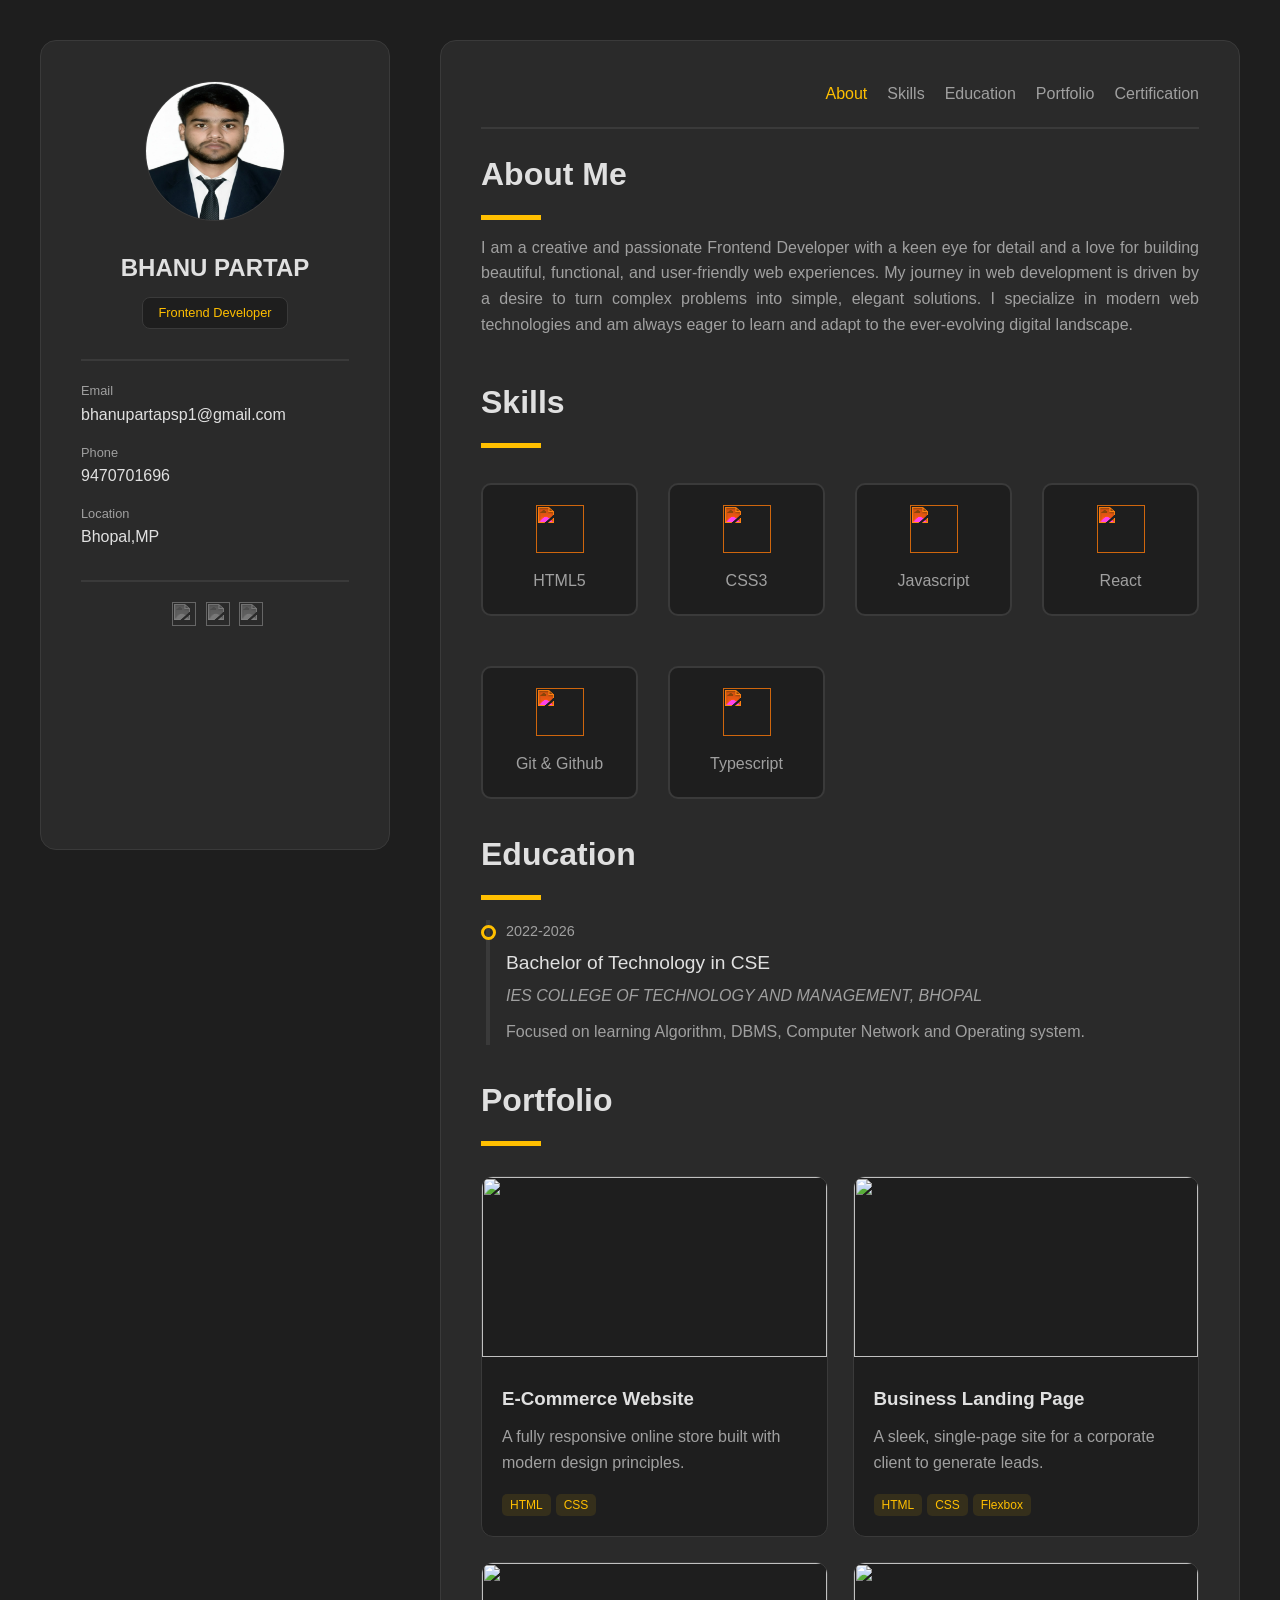
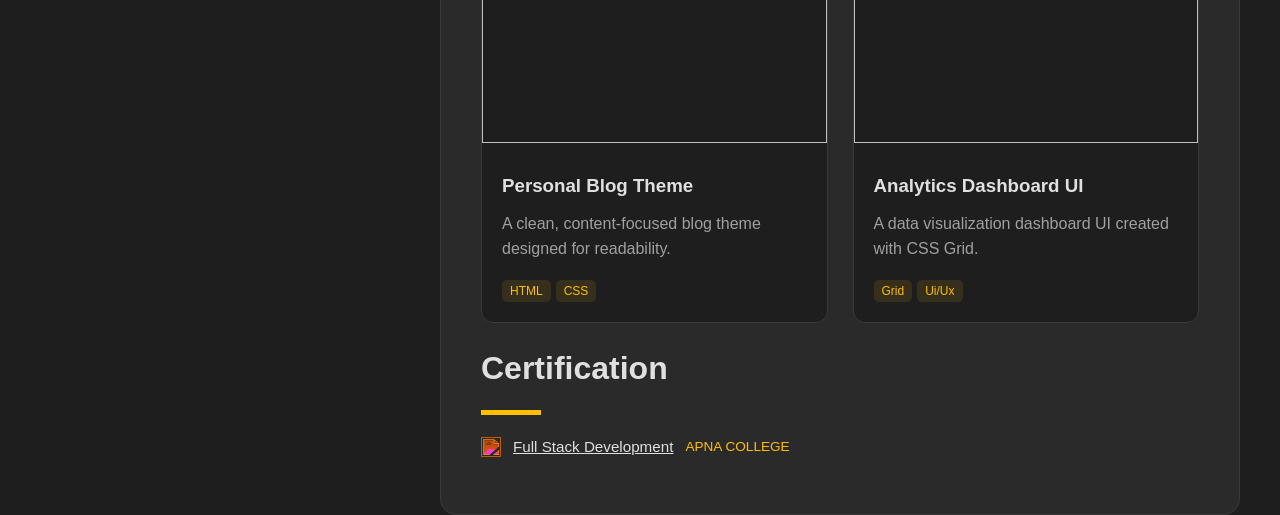
==== Portfolio-profile/index.html @ f6e616bd "add new foleer and delete some file" ====
<!DOCTYPE html>
<html lang="en">
<head>
    <meta charset="UTF-8">
    <meta name="viewport" content="width=device-width, initial-scale=1.0">
    <title>Profile Portfolio</title>
    <link rel="stylesheet" href="./style.css">
    <script src="./script.js"></script>
</body>
</html>

</head>
<body>
    
    <div class="main-container">
        <!-- siderbar -->
        <div class="sidebar">

            <!-- profile -->
            <div class="profile">
                <img src="./imageprofile.jpeg" alt="" >
                <h2>BHANU PARTAP</h2>
                <p>Frontend Developer</p>
            </div>
            

             <!--contact  -->

             <div class="contact">
                  <div class="email">
                    <h3 class="label">Email</h3>
                    <a href="mailto:bhanupartapsp1@gmail.com" class="value">bhanupartapsp1@gmail.com</a>
                  </div>
                  <div class="phone">
                    <h3 class="label">Phone</h3>
                    <a href="tel:9470701696" class="value">9470701696</a>
                  </div>
                  <div class="location">
                    <h3 class="label">Location</h3>
                    <p class="value">Bhopal,MP</p>
                  </div>
             </div>


             <!-- social -->


             <div class="social">
                <a href="https://x.com/Bhanupratap__11"><img src="https://simpleicons.org/icons/x.svg" alt=""></a>
                <a href="https://github.com/bhanups1"><img src="https://simpleicons.org/icons/git.svg" alt=""></a>
                <a href="https://www.linkedin.com/in/bhanups1/"><img src="https://www.svgrepo.com/show/144030/linkedin-square-logo.svg" alt=""></a>
             </div>
        </div>

        
        <!-- main-content -->
        <div class="main-content">
          
            <!-- navigation -->
             <div id="navigation">
                <nav>
                    <a href="#about" class="active">About</a>
                    <a href="#skills">Skills</a>
                    <a href="#education">Education</a>
                    <a href="#portfolio">Portfolio</a>
                    <a href="#Certification">Certification</a>
                </nav>
             </div>

            <!-- about me -->
             <div id="about">
                <h2 class="heading">About Me</h2>
                <div class="line"></div>
                <p class="content">I am a creative and passionate Frontend Developer with a keen eye for detail and a love for building beautiful, functional, and user-friendly web experiences. My journey in web development is driven by a desire to turn complex problems into simple, elegant solutions. I specialize in modern web technologies and am always eager to learn and adapt to the ever-evolving digital landscape.</p>
             </div>

            <!-- Skills -->
             <div id="skills">
                <h2 class="heading">Skills</h2>
                <div class="line"></div>
                <div class="grid-container">
                    <div class="item">
                        <img src="https://simpleicons.org/icons/html5.svg" alt="">
                        <h3>HTML5</h3>
                    </div>
                    <div class="item">
                        <img src="https://simpleicons.org/icons/css.svg" alt="">
                        <h3>CSS3</h3>
                    </div>
                    <div class="item">
                        <img src="https://simpleicons.org/icons/javascript.svg" alt="">
                        <h3>Javascript</h3>
                    </div>
                    <div class="item">
                        <img src="https://simpleicons.org/icons/react.svg" alt="">
                        <h3>React</h3>
                    </div>
                    <div class="item">
                        <img src="https://simpleicons.org/icons/git.svg" alt="">
                        <h3>Git & Github</h3>
                    </div>
                    <div class="item">
                        <img src="https://simpleicons.org/icons/typescript.svg" alt="">
                        <h3>Typescript</h3>
                    </div>
                </div>
             </div>

            <!-- Education -->
             <div id="education">
                <h2 class="heading">Education</h2>
                <div class="line"></div>
                <div class="edtech">

                    <div class="edsecond">
                        <div class="year">2022-2026</div>
                        <h3 class="degree">Bachelor of Technology in CSE</h3>
                        <p class="college">IES COLLEGE OF TECHNOLOGY AND MANAGEMENT, BHOPAL</p>
                        <p class="work">Focused on learning Algorithm, DBMS, Computer Network and Operating system.</p>
                        <div class="goal"></div>
                    </div>

                    <div class="liner"></div>
                </div>
               
                
            </div>

            <!-- Portfolio -->
             <div id="portfolio">
                <h2 class="heading">Portfolio</h2>
                <div class="line"></div>

                <div class="project-container">
                    <div class="project">
                        <img src="https://images.unsplash.com/photo-1517694712202-14dd9538aa97?crop=entropy&cs=tinysrgb&fit=max&fm=jpg&ixid=MnwzNjUyOXwwfDF8c2VhcmNofDN8fGNvZGluZ3xlbnwwfHx8fDE2NTg0MjU5NjM&ixlib=rb-1.2.1&q=80&w=400" alt="">
                        <div class="card">
                            <h3>E-Commerce Website</h3>
                            <p>A fully responsive online store built with modern design principles.</p>
                            <span>HTML</span><span>CSS</span>
                        </div>
                    </div>
                    <div class="project">
                        <img src="https://images.unsplash.com/photo-1542744095-291d1f67b221?crop=entropy&cs=tinysrgb&fit=max&fm=jpg&ixid=MnwzNjUyOXwwfDF8c2VhcmNofDEyfHx3ZWJzaXRlJTIwZGVzaWdufGVufDB8fHx8MTY1ODQyNTk5OQ&ixlib=rb-1.2.1&q=80&w=400" alt="">
                        <div class="card">
                            <h3>Business Landing Page</h3>
                            <p>A sleek, single-page site for a corporate client to generate leads.</p>
                            <span>HTML</span><span>CSS</span><span>Flexbox</span>
                        </div>
                    </div>
                    <div class="project">
                        <img src="https://images.unsplash.com/photo-1509343256512-d77a5cb3791b?crop=entropy&cs=tinysrgb&fit=max&fm=jpg&ixid=MnwzNjUyOXwwfDF8c2VhcmNofDE4fHxwb3J0Zm9saW98ZW58MHx8fHwxNjU4NDI2MDUx&ixlib=rb-1.2.1&q=80&w=400" alt="">
                        <div class="card">
                            <h3>Personal Blog Theme</h3>
                            <p>A clean, content-focused blog theme designed for readability.</p>
                            <span>HTML</span><span>CSS</span>
                        </div>
                    </div>
                    <div class="project">
                        <img src="https://images.unsplash.com/photo-1551288049-bebda4e38f71?crop=entropy&cs=tinysrgb&fit=max&fm=jpg&ixid=MnwzNjUyOXwwfDF8c2VhcmNofDF8fGRhc2hib2FyZHxlbnwwfHx8fDE2NTg0MjYwMjM&ixlib=rb-1.2.1&q=80&w=400" alt="">
                        <div class="card">
                            <h3>Analytics Dashboard UI</h3>
                            <p>A data visualization dashboard UI created with CSS Grid.</p>
                            <span>Grid</span><span>Ui/Ux</span>
                        </div>
                    </div>
                </div>
             </div>

            <!-- Certification-->
            <div id="Certification">
                <h2 class="heading">Certification</h2>
                <div class="line"></div>
                
                <div class="cert-list">
                    <div class="cert-item" id="openCertBtn">
                        <img src="https://simpleicons.org/icons/academia.svg" alt="">
                        <span class="cert-title">Full Stack Development</span>
                        <span class="cert-org">APNA COLLEGE</span>
                    </div>
                
                </div>
            </div>
            <!-- Certificate Modal -->
             <div id="certModal" class="cert-modal">
                <span class="close-btn" id="closeCertBtn">&times;</span>
                <iframe src="https://drive.google.com/file/d/1CYl_N5P5LPa0r792HoRi_tI3q8Jtf8xM/preview"frameborder="0"></iframe>
            </div>

             

        </div> 
    </div>

</body>
</html>
---- Portfolio-profile/style.css ----
*{
    padding: 0;
    margin: 0;
    box-sizing: border-box;
}

body{
    background-color: #1e1e1e;
    font-family: sans-serif;
    color: #a0a0a0;
    line-height: 1.6;
}

.main-container{
    display: grid;
    max-width: 1200px;
    grid-template-columns: 350px 1fr;
    gap: 50px;
    padding-top: 40px;
    margin: auto;
}

.sidebar{
    height: 90vh;
    background-color:#2a2a2a;
    border: 1px solid #3a3a3a;
    border-radius: 16px;
    padding: 40px;
    position: sticky;
    top: 40px;
}

.main-content{
    background-color:#2a2a2a;
    border: 1px solid #3a3a3a;
    border-radius: 16px;
    padding: 40px;
}


/* Profile section */

.profile{
    text-align: center;
}


.profile img{
    height: 140px;
    width: 140px;
    border-radius: 50%;
    border: 1px solid #3a3a3a;
}


.profile h2{
    font-size: 1.5rem;
    font-weight: 700;
    margin-top: 20px;
    color: #e0e0e0;
}

.profile p{
    background-color: #1e1e1e;
    padding: 5px 15px;
    color: #FFBF00;
    border: 1px solid #3a3a3a;
    font-size: 0.8rem;
    border-radius: 8px;
    display: inline-block;
    margin-top: 10px;
}



/* contact information */

.contact{
    margin-top: 30px;
    border-top: 2px solid #3a3a3a;
    padding-top:20px;
}

.label{
    font-weight: 500;
    font-size: 0.8rem;
    color: #a0a0a0;
}

.value{
    color: #e0e0e0;
    text-decoration: none;
}

.email,.phone{
    margin-bottom: 15px;
}

/* social media */

.social{
    margin-top: 30px;
    border-top: 2px solid #3a3a3a;
    padding-top:20px;
    text-align: center;
}

.social img{
    height: 24px;
    width: 24px;
    margin-left: 5px;
    filter: grayscale(1) invert(0.7);
    transition: filter 0.3s ease;
}

.social img:hover{
    filter: grayscale(0) invert(0);
}


/* main content */

/* Navigation ko  */


#navigation{
    border-bottom: 2px solid #3a3a3a;
    margin-bottom: 20px;
    padding-bottom: 20px;
}

nav{
    display: flex;
    justify-content: flex-end;
    gap: 20px;
}

nav a{
    text-decoration: none;
    color: #a0a0a0;
    font-weight: 500;
    transition: color 0.3s ease;
}

.active, nav a:hover{
    color: #FFBF00;
}


/* about me */

.heading{
    color: #e0e0e0;
    font-size: 2rem;
    margin-bottom: 15px;
}

.line{
    width: 60px;
    height: 5px;
    background-color: #FFBF00;
    margin-bottom: 15px;
}

.content{
    text-align: justify;
    color: #a0a0a0;
}

#about{
    margin-bottom: 40px;
}


/* skills section */

.grid-container{
    display: grid;
    grid-template-columns: repeat(auto-fit , minmax(120px,1fr));
    gap: 30px;
}

.item{
    padding: 20px;
    border-radius: 10px;
    border: 2px solid #3a3a3a;
    background-color: #1e1e1e;
    text-align: center;
    margin-top: 20px;
    transition: transform 0.3s ease, box-shadow 0.3s ease;
}

.item img{
    height: 48px;
    width: 48px;
    filter: invert(75%) sepia(50%) saturate(1000%) hue-rotate(350deg) brightness(110%) contrast(101%);
    margin-bottom: 15px;
}

.item h3{
    font-size: 1rem;
    font-weight: 500;
}

.item:hover{
    transform: scale(1.1);
    box-shadow: 0px 0px 10px 5px rgba(0, 0, 0, 0.3);
}


/* Education */
#education{
    margin-top: 30px;
}

.edtech{
    position: relative;
    margin-top: 20px;
}

.year{
    font-size: 0.9rem;
    color: #a0a0a0;
    margin-bottom: 5px;
}

.degree{
    color: #e0e0e0;
    font-size: 1.2rem;
    font-weight: 500;
    margin-bottom: 5px;
}

.college{
    font-style: italic;
    color: #a0a0a0;
    margin-bottom: 10px;
}

.work{
    color: #a0a0a0;
}

.edfirst, .edsecond{
    margin-bottom: 30px;
    padding-left: 25px;
    position: relative;
}

.goal{
    height: 15px;
    width: 15px;
    border: 3px solid #FFBF00;
    border-radius: 50%;
    position: absolute;
    top:5px;
    left: 0px;
    z-index: 5;
}

.liner{
    position: absolute;
    width: 2px;
    top:0px;
    bottom: 0px;
    left: 5px;
    border: 2px solid #3a3a3a;
}


/* Portfolio */

.project-container{
    margin-top: 30px;
    display: grid;
    grid-template-columns: 1fr 1fr;
    gap:25px;
}

.project{
    background-color: #1e1e1e;
    border-radius: 12px;
    border: 1px solid #3a3a3a;
    overflow: hidden;
    transition: transform 0.5s ease, box-shadow 0.5s ease;
}

.project:hover{
    transform: translateY(-10px);
    box-shadow: 0px 0px 10px 5px rgba(0, 0, 0, 0.3);;
}

.project img{
    height: 180px;
    width: 100%;
    object-fit: cover;
}

.card{
    padding: 20px;
}

.card h3{
    color: #e0e0e0;
    margin-bottom: 10px;
}

.card p{
    color: #a0a0a0;
    line-height: 1.6;
    margin-bottom: 15px;
}

.card span{
    background-color: rgba(255, 191, 0, 0.1);
    color: #FFBF00;
    padding: 4px 8px;
    border-radius: 5px;
    font-size: 0.75rem;
    margin-right: 5px;
}

@media screen and (max-width:1200px) {
    .main-container{
        grid-template-columns: 1fr;
        padding: 20px;
    }

    .sidebar{
        position: static;
        height: auto;
    }
}

@media screen and (max-width:750px) {
    .project-container{
        grid-template-columns: 1fr;
    }

    #navigation nav {
        /* Adjust nav for smaller screens */
        justify-content: center;
        flex-wrap: wrap;
    }

    .sidebar{
        display: flex;
        justify-content: center;
        gap: 40px;
    }
}

/* Certification Clean Style */

#Certification{
    margin-top: 20px;
}

.cert-list{
    margin-top: 20px;
}

.cert-item{
    display: flex;
    align-items: center;
    gap: 12px;
    cursor: pointer;
    font-size: 0.95rem;
    margin-bottom: 15px;
}

.cert-item img{
    height: 20px;
    width: 20px;
    filter: invert(75%) sepia(50%) saturate(1000%) hue-rotate(350deg);
}

.cert-title{
    color: #e0e0e0;
    text-decoration: underline;
}
.active, .cert-title:hover{
    color: #FFBF00;
}


.cert-org{
    color: #FFBF00;
    font-size: 0.85rem;
}

/* Modal */

.cert-modal{
    display: none;
    position: fixed;
    inset: 0;
    background-color: rgba(0,0,0,0.85);
    z-index: 999;
    padding: 40px;
}

.cert-modal iframe{
    width: 100%;
    height: 100%;
    border-radius: 10px;
}

.close-btn{
    position: absolute;
    top: 20px;
    right: 30px;
    font-size: 30px;
    color: #FFBF00;
    cursor: pointer;
}
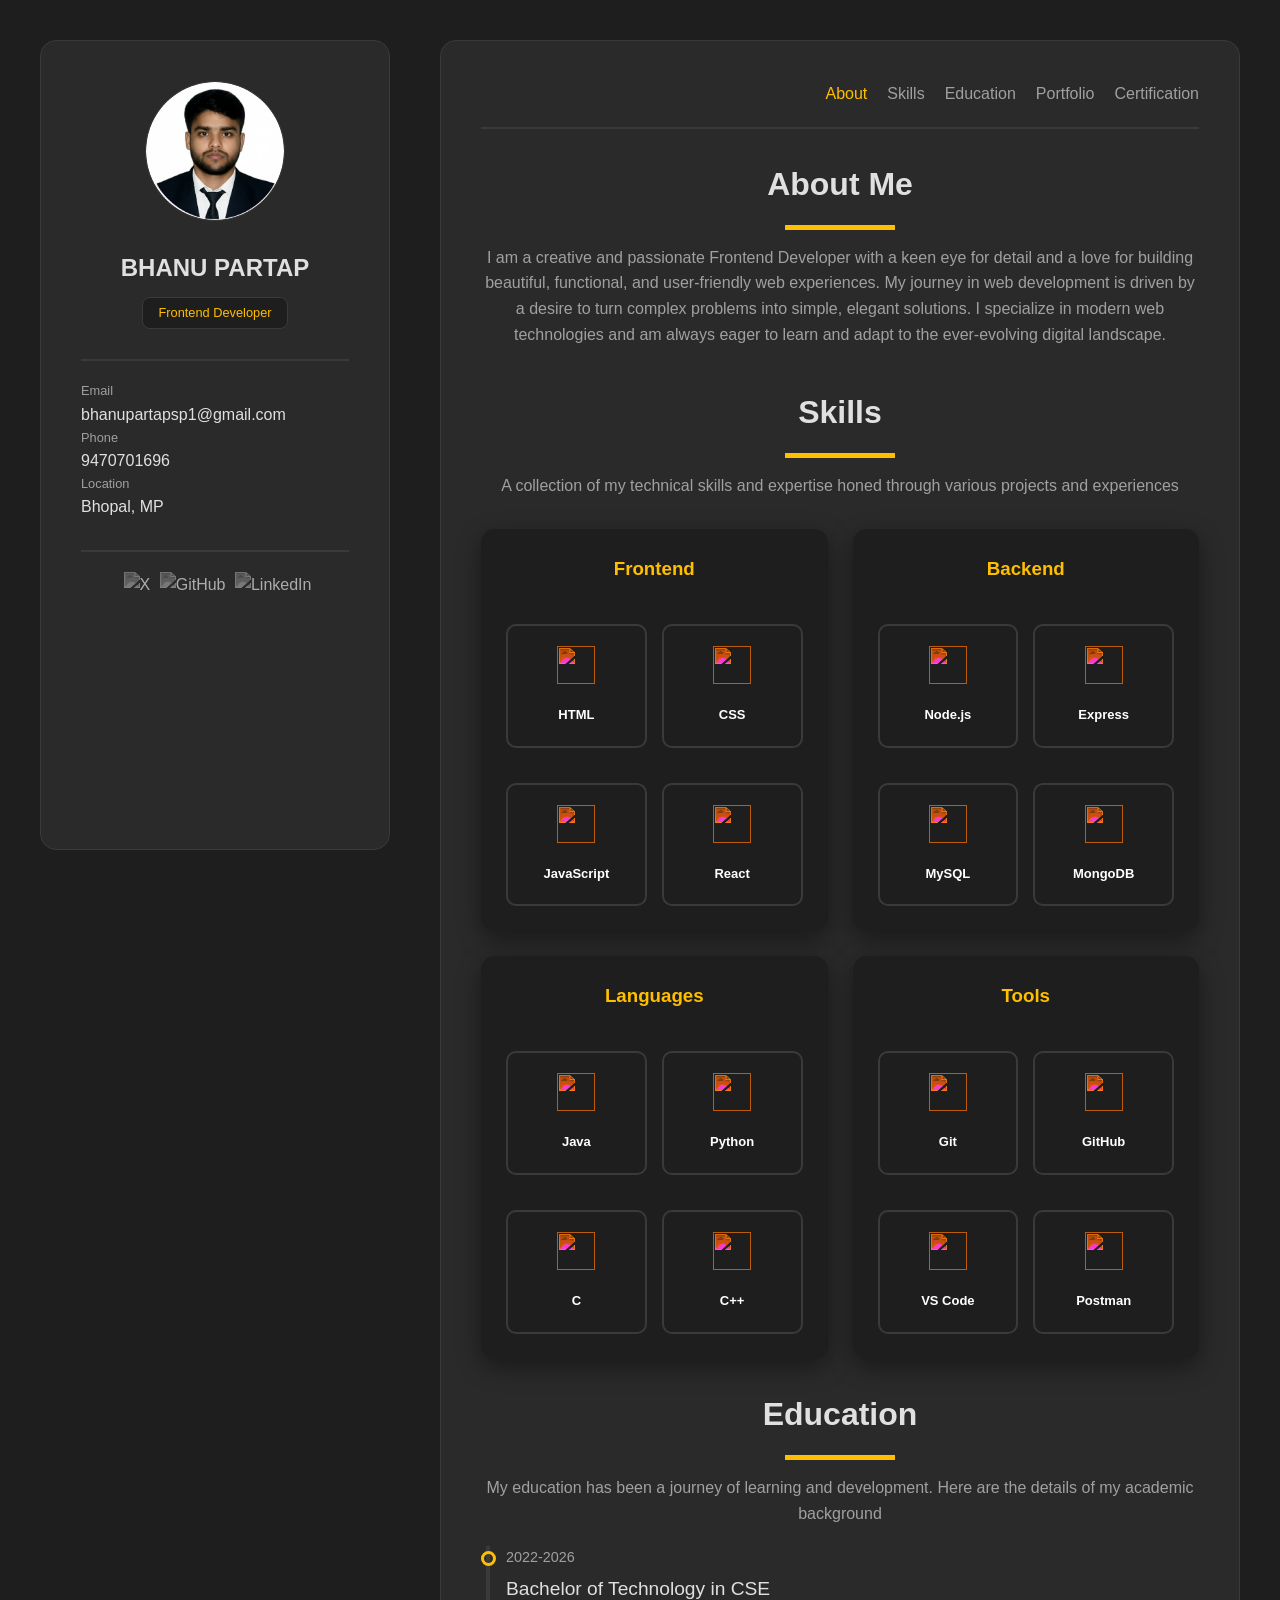
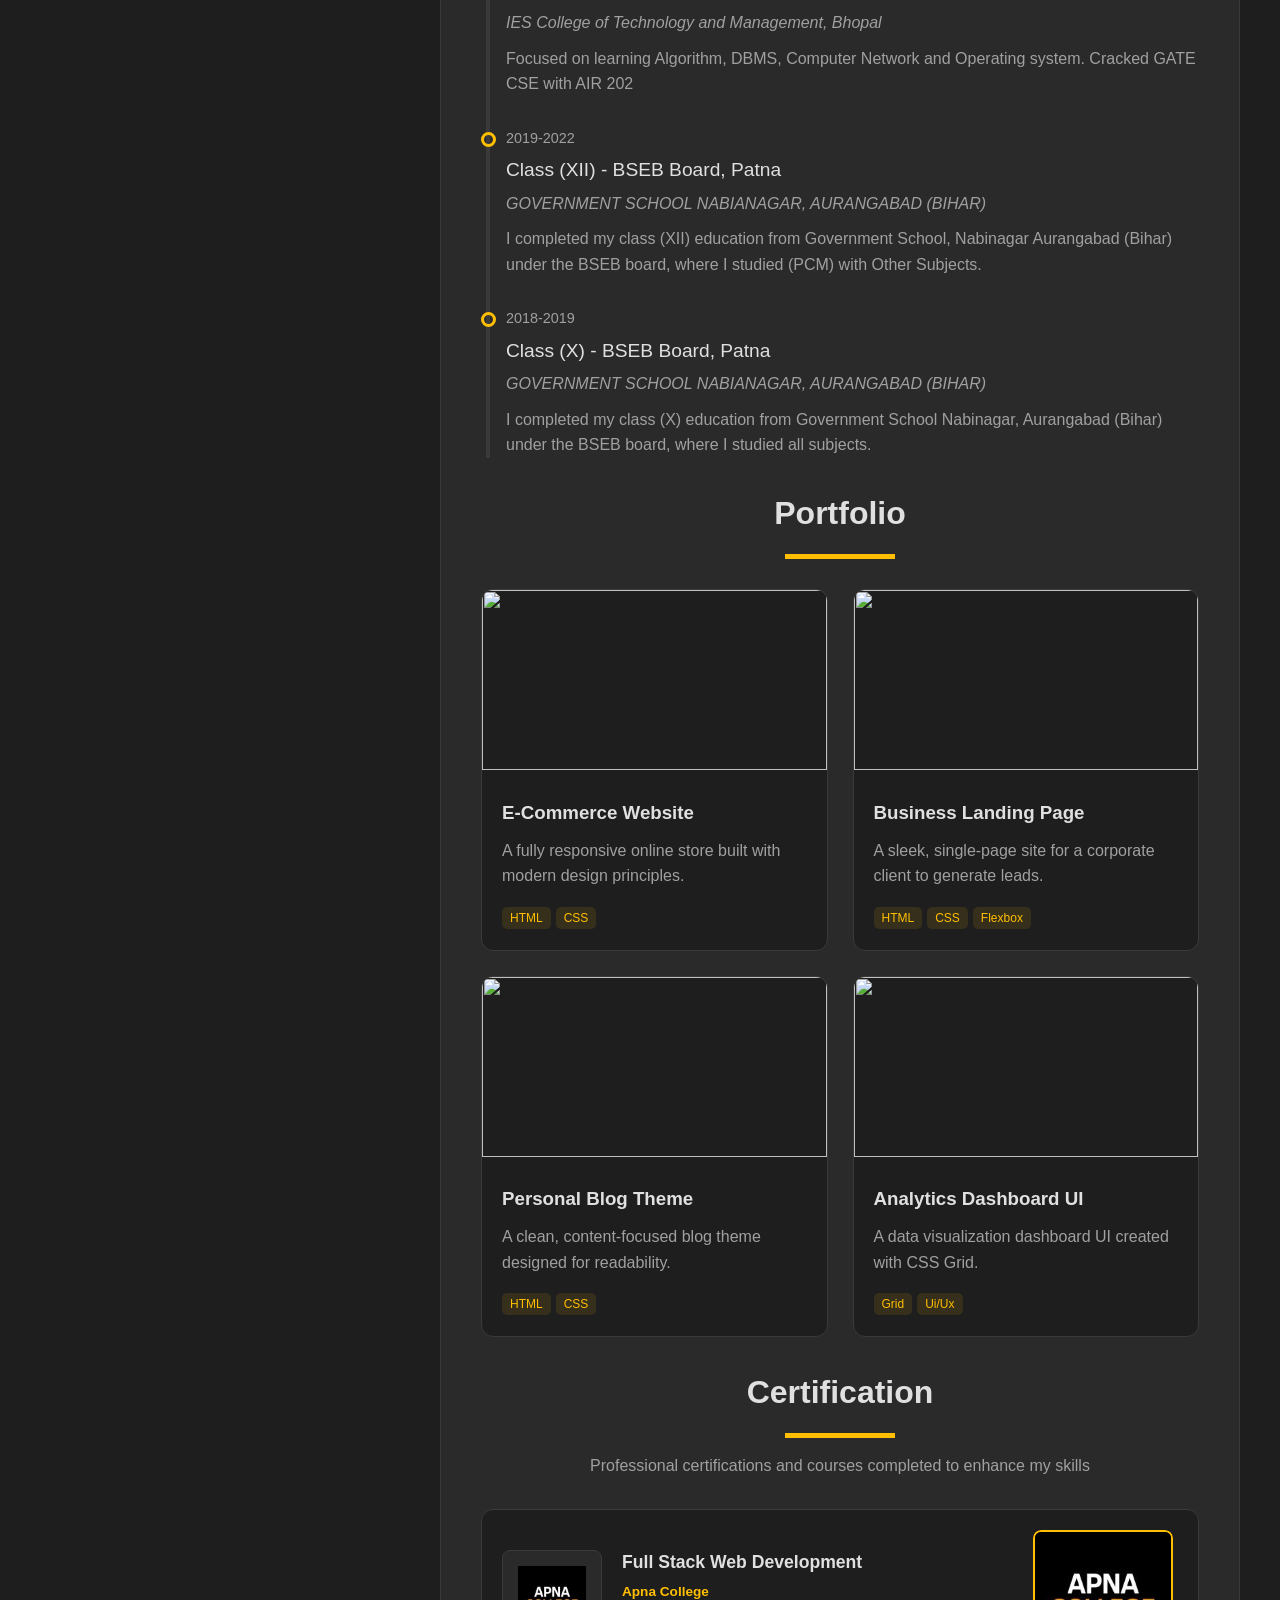
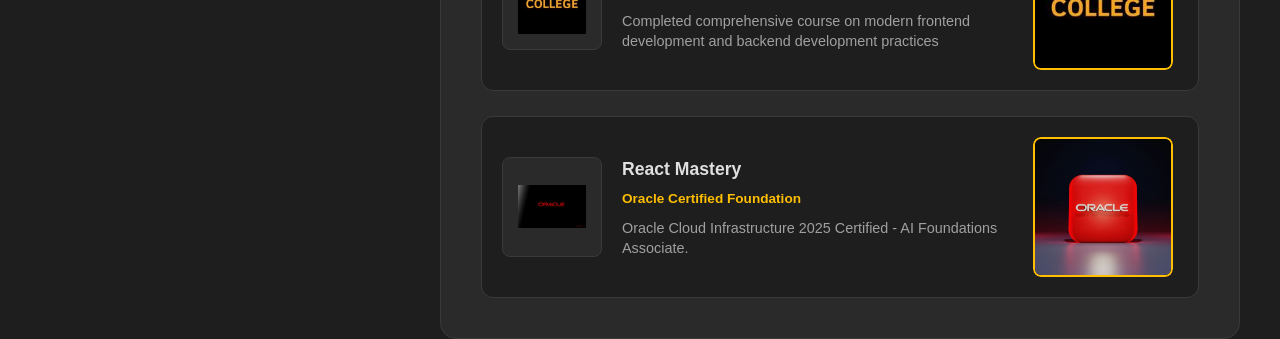
==== commit 94e3a2cd: "update project" ====
--- a/Portfolio-profile/index.html
+++ b/Portfolio-profile/index.html
@@ -5,129 +5,179 @@
     <meta name="viewport" content="width=device-width, initial-scale=1.0">
     <title>Profile Portfolio</title>
     <link rel="stylesheet" href="./style.css">
-    <script src="./script.js"></script>
-</body>
-</html>
-
 </head>
+
 <body>
     
+    
     <div class="main-container">
-        <!-- siderbar -->
-        <div class="sidebar">
-
-            <!-- profile -->
-            <div class="profile">
-                <img src="./imageprofile.jpeg" alt="" >
-                <h2>BHANU PARTAP</h2>
-                <p>Frontend Developer</p>
-            </div>
-            
-
-             <!--contact  -->
-
-             <div class="contact">
-                  <div class="email">
-                    <h3 class="label">Email</h3>
-                    <a href="mailto:bhanupartapsp1@gmail.com" class="value">bhanupartapsp1@gmail.com</a>
-                  </div>
-                  <div class="phone">
-                    <h3 class="label">Phone</h3>
-                    <a href="tel:9470701696" class="value">9470701696</a>
-                  </div>
-                  <div class="location">
-                    <h3 class="label">Location</h3>
-                    <p class="value">Bhopal,MP</p>
-                  </div>
-             </div>
-
-
-             <!-- social -->
-
-
-             <div class="social">
-                <a href="https://x.com/Bhanupratap__11"><img src="https://simpleicons.org/icons/x.svg" alt=""></a>
-                <a href="https://github.com/bhanups1"><img src="https://simpleicons.org/icons/git.svg" alt=""></a>
-                <a href="https://www.linkedin.com/in/bhanups1/"><img src="https://www.svgrepo.com/show/144030/linkedin-square-logo.svg" alt=""></a>
-             </div>
+        
+        
+        
+        <!--==========    Sidebar    =====================----->
+         <aside class="sidebar">
+
+        <!--==========   Profile   =====================----->
+        <div class="profile">
+            <img src="./assets/profile-image.png" alt="Profile Image">
+            <h2>BHANU PARTAP</h2>
+            <p>Frontend Developer</p></div>
+
+        <!--==========   Contact   =====================----->
+        
+        <div class="contact">
+            <div>
+                <h3 class="label">Email</h3>
+                <a href="mailto:bhanupartapsp1@gmail.com" class="value">
+                    bhanupartapsp1@gmail.com
+                </a>
+            </div>
+
+            <div>
+                <h3 class="label">Phone</h3>
+                <a href="tel:9470701696" class="value">9470701696</a>
+            </div>
+
+            <div>
+                <h3 class="label">Location</h3>
+                <p class="value">Bhopal, MP</p>
+            </div>
         </div>
 
-        
-        <!-- main-content -->
-        <div class="main-content">
-          
-            <!-- navigation -->
-             <div id="navigation">
-                <nav>
-                    <a href="#about" class="active">About</a>
-                    <a href="#skills">Skills</a>
-                    <a href="#education">Education</a>
-                    <a href="#portfolio">Portfolio</a>
-                    <a href="#Certification">Certification</a>
-                </nav>
-             </div>
-
-            <!-- about me -->
-             <div id="about">
-                <h2 class="heading">About Me</h2>
-                <div class="line"></div>
-                <p class="content">I am a creative and passionate Frontend Developer with a keen eye for detail and a love for building beautiful, functional, and user-friendly web experiences. My journey in web development is driven by a desire to turn complex problems into simple, elegant solutions. I specialize in modern web technologies and am always eager to learn and adapt to the ever-evolving digital landscape.</p>
-             </div>
-
-            <!-- Skills -->
-             <div id="skills">
-                <h2 class="heading">Skills</h2>
-                <div class="line"></div>
-                <div class="grid-container">
-                    <div class="item">
-                        <img src="https://simpleicons.org/icons/html5.svg" alt="">
-                        <h3>HTML5</h3>
-                    </div>
-                    <div class="item">
-                        <img src="https://simpleicons.org/icons/css.svg" alt="">
-                        <h3>CSS3</h3>
-                    </div>
-                    <div class="item">
-                        <img src="https://simpleicons.org/icons/javascript.svg" alt="">
-                        <h3>Javascript</h3>
-                    </div>
-                    <div class="item">
-                        <img src="https://simpleicons.org/icons/react.svg" alt="">
-                        <h3>React</h3>
-                    </div>
-                    <div class="item">
-                        <img src="https://simpleicons.org/icons/git.svg" alt="">
-                        <h3>Git & Github</h3>
-                    </div>
-                    <div class="item">
-                        <img src="https://simpleicons.org/icons/typescript.svg" alt="">
-                        <h3>Typescript</h3>
-                    </div>
-                </div>
-             </div>
-
-            <!-- Education -->
-             <div id="education">
+        <!--==========  Social  =====================----->
+        
+        <div class="social">
+            <a href="https://x.com/Bhanupratap__11" target="_blank">
+                <img src="https://simpleicons.org/icons/x.svg" alt="X">
+            </a>
+            <a href="https://github.com/bhanups1" target="_blank">
+                <img src="https://simpleicons.org/icons/git.svg" alt="GitHub">
+            </a>
+            <a href="https://www.linkedin.com/in/bhanups1/" target="_blank">
+                <img src="https://www.svgrepo.com/show/144030/linkedin-square-logo.svg" alt="LinkedIn">
+            </a>
+        </div>
+    </aside>
+
+    <!--==========   Main Content   =====================----->
+    
+    <main class="main-content">
+
+        <!--==========   Navigation   =====================----->
+        
+        <nav id="navigation">
+            <a href="#about" class="active">About</a>
+            <a href="#skills">Skills</a>
+            <a href="#education">Education</a>
+            <a href="#portfolio">Portfolio</a>
+            <a href="#certification">Certification</a>
+        </nav>
+
+        <!--==========   About   =====================----->
+        <section id="about">
+            <h2 class="heading">About Me</h2>
+            <div class="line"></div>
+            <p class="content">I am a creative and passionate Frontend Developer with a keen eye for detail and a 
+                love for building beautiful, functional, and user-friendly web experiences.
+                 My journey in web development is driven by a desire to turn complex problems into simple, elegant solutions.
+                  I specialize in modern web technologies and am always eager to learn and adapt to the ever-evolving digital landscape.</p>
+
+        </section>
+
+        <!--==========   Skills   =====================----->
+        
+        <section id="skills">
+            <h2 class="heading">Skills</h2>
+            <div class="line"></div>
+
+            <p class="content">
+                A collection of my technical skills and expertise honed through various projects and experiences
+            </p>
+
+            <div class="box-container">
+
+                <div class="box">
+                    <h3 class="box-title">Frontend</h3>
+                    <div class="skills-grid">
+                        <div class="item"><img src="https://simpleicons.org/icons/html5.svg"><h4>HTML</h4></div>
+                        <div class="item"><img src="https://simpleicons.org/icons/css.svg"><h4>CSS</h4></div>
+                        <div class="item"><img src="https://simpleicons.org/icons/javascript.svg"><h4>JavaScript</h4></div>
+                        <div class="item"><img src="https://simpleicons.org/icons/react.svg"><h4>React</h4></div>
+                    </div>
+                </div>
+
+                <div class="box">
+                    <h3 class="box-title">Backend</h3>
+                    <div class="skills-grid">
+                        <div class="item"><img src="https://cdn.jsdelivr.net/gh/devicons/devicon/icons/nodejs/nodejs-original.svg"><h4>Node.js</h4></div>
+                        <div class="item"><img src="https://simpleicons.org/icons/express.svg"><h4>Express</h4></div>
+                        <div class="item"><img src="https://simpleicons.org/icons/mysql.svg"><h4>MySQL</h4></div>
+                        <div class="item"><img src="https://simpleicons.org/icons/mongodb.svg"><h4>MongoDB</h4></div>
+                    </div>
+                </div>
+
+                <div class="box">
+                    <h3 class="box-title">Languages</h3>
+                    <div class="skills-grid">
+                        <div class="item"><img src="https://cdn.jsdelivr.net/gh/devicons/devicon/icons/java/java-original.svg"><h4>Java</h4></div>
+                        <div class="item"><img src="https://simpleicons.org/icons/python.svg"><h4>Python</h4></div>
+                        <div class="item"><img src="https://simpleicons.org/icons/c.svg"><h4>C</h4></div>
+                        <div class="item"><img src="https://simpleicons.org/icons/cplusplus.svg"><h4>C++</h4></div>
+                    </div>
+                </div>
+
+                <div class="box">
+                    <h3 class="box-title">Tools</h3>
+                    <div class="skills-grid">
+                        <div class="item"><img src="https://simpleicons.org/icons/git.svg"><h4>Git</h4></div>
+                        <div class="item"><img src="https://simpleicons.org/icons/github.svg"><h4>GitHub</h4></div>
+                        <div class="item"><img src="https://cdn.jsdelivr.net/gh/devicons/devicon/icons/vscode/vscode-original.svg"><h4>VS Code</h4></div>
+                        <div class="item"><img src="https://simpleicons.org/icons/postman.svg"><h4>Postman</h4></div>
+                    </div>
+                </div>
+
+            </div>
+        </section>
+
+            <!--====  Education -- Iteam ======== -->
+            <div id="education">
                 <h2 class="heading">Education</h2>
                 <div class="line"></div>
+                <p class="edu-heading">My education has been a journey of learning and development. Here are the details of my academic background</p>
                 <div class="edtech">
 
+                    
                     <div class="edsecond">
                         <div class="year">2022-2026</div>
                         <h3 class="degree">Bachelor of Technology in CSE</h3>
-                        <p class="college">IES COLLEGE OF TECHNOLOGY AND MANAGEMENT, BHOPAL</p>
-                        <p class="work">Focused on learning Algorithm, DBMS, Computer Network and Operating system.</p>
+                        <p class="college">IES College of Technology and Management, Bhopal</p>
+                        <p class="work">Focused on learning Algorithm, DBMS, Computer Network and Operating system. Cracked GATE CSE with AIR 202</p>
                         <div class="goal"></div>
                     </div>
 
+                    <div class="edfirst">
+                        <div class="year">2019-2022</div>
+                        <h3 class="degree">Class (XII) - BSEB Board, Patna</h3>
+                        <p class="college">GOVERNMENT SCHOOL NABIANAGAR, AURANGABAD (BIHAR)</p>
+                        <p class="work">I completed my class (XII) education from Government School, Nabinagar Aurangabad (Bihar) under the BSEB board, where I studied (PCM) with Other Subjects.</p>
+                        <div class="goal"></div>
+                    </div>
+
+                    <div class="edfirst">
+                        <div class="year">2018-2019</div>
+                        <h3 class="degree">Class (X) - BSEB Board, Patna</h3>
+                        <p class="college">GOVERNMENT SCHOOL NABIANAGAR, AURANGABAD (BIHAR)</p>
+                        <p class="work">I completed my class (X) education from Government School Nabinagar, Aurangabad (Bihar) under the BSEB board, where I studied all subjects.</p>
+                        <div class="goal"></div>
+                    </div>
+
                     <div class="liner"></div>
                 </div>
-               
-                
-            </div>
-
-            <!-- Portfolio -->
-             <div id="portfolio">
+            </div>
+        </section>
+
+        <!--==========Portfolio=====================----->
+        <section id="portfolio">
                 <h2 class="heading">Portfolio</h2>
                 <div class="line"></div>
 
@@ -165,32 +215,65 @@
                         </div>
                     </div>
                 </div>
-             </div>
-
-            <!-- Certification-->
-            <div id="Certification">
-                <h2 class="heading">Certification</h2>
-                <div class="line"></div>
-                
-                <div class="cert-list">
-                    <div class="cert-item" id="openCertBtn">
-                        <img src="https://simpleicons.org/icons/academia.svg" alt="">
-                        <span class="cert-title">Full Stack Development</span>
-                        <span class="cert-org">APNA COLLEGE</span>
-                    </div>
-                
-                </div>
-            </div>
-            <!-- Certificate Modal -->
-             <div id="certModal" class="cert-modal">
-                <span class="close-btn" id="closeCertBtn">&times;</span>
-                <iframe src="https://drive.google.com/file/d/1CYl_N5P5LPa0r792HoRi_tI3q8Jtf8xM/preview"frameborder="0"></iframe>
-            </div>
-
-             
-
-        </div> 
-    </div>
+        </section>
+
+        <!--==========Certification=====================----->
+        <section id="certification">
+            <h2 class="heading">Certification</h2>
+            <div class="line"></div>
+            <p class="content">Professional certifications and courses completed to enhance my skills</p>
+            <div class="cert-container">
+                <div class="cert-card">
+                    <div class="cert-logo">
+                        <img src="./assets/certification/apnacollege_logo.png" alt="Apna College Logo" class="institution-logo">
+                    </div>
+                    <div class="cert-info">
+                        <h3>Full Stack Web Development</h3>
+                        <p class="inst-name">Apna College</p>
+                        <p class="cert-desc">Completed comprehensive course on modern frontend development and backend development practices</p>
+                    </div>
+                    <div class="cert-image">
+                        <a href="https://drive.google.com/file/d/1CYl_N5P5LPa0r792HoRi_tI3q8Jtf8xM/view?usp=sharing" target="_blank" class="cert-link">
+                            <img src="./assets/certification/apnacollege_logo.png" alt="Full Stack Web Development Certificate" class="cert-thumbnail">
+                        </a>
+                    </div>
+                </div>
+                <div class="cert-card">
+                    <div class="cert-logo">
+                        <img src="./assets/certification/oracle2.png" alt="Oracle Logo" class="institution-logo">
+                    </div>
+                    <div class="cert-info">
+                        <h3>React Mastery</h3>
+                        <p class="inst-name">Oracle Certified Foundation</p>
+                        <p class="cert-desc">Oracle Cloud Infrastructure 2025 Certified - AI Foundations Associate.</p>
+                    </div>
+                    <div class="cert-image">
+                        <a href="https://drive.google.com/file/d/1pWlRXX8K_9g8Deflb2cNkw9hVVVxAYwn/view?usp=sharing" target="_blank" class="cert-link">
+                            <img src="./assets/certification/Oracle_Logo.png" alt="Cloud Computing Certificate" class="cert-thumbnail">
+                        </a>
+                    </div>
+                </div>
+                <!-- <div class="cert-card">
+                    <div class="cert-logo">
+                        <img src="./assets/education_logo/linkedin-learning-logo.png" alt="LinkedIn Learning Logo" class="institution-logo">
+                    </div>
+                    <div class="cert-info">
+                        <h3>JavaScript Advanced</h3>
+                        <p class="inst-name">LinkedIn Learning</p>
+                        <p class="cert-desc">In-depth training on JavaScript ES6+, async programming, and DOM manipulation</p>
+                    </div>
+                    <div class="cert-image">
+                        <a href="https://drive.google.com/file/d/YOUR_FILE_ID/view" target="_blank" class="cert-link">
+                            <img src="./assets/certification/javascript-cert.png" alt="JavaScript Advanced Certificate" class="cert-thumbnail">
+                        </a>
+                    </div> -->
+                </div>
+            </div>
+        </section>
+
+    </main>
+
+</div>
 
 </body>
-</html>+</html>
--- a/Portfolio-profile/style.css
+++ b/Portfolio-profile/style.css
@@ -1,3 +1,7 @@
+/* =====================================================
+   GLOBAL RESET & BASE STYLES
+===================================================== */
+
 *{
     padding: 0;
     margin: 0;
@@ -11,6 +15,9 @@
     line-height: 1.6;
 }
 
+/* =====================================================
+   LAYOUT
+===================================================== */
 .main-container{
     display: grid;
     max-width: 1200px;
@@ -38,7 +45,10 @@
 }
 
 
-/* Profile section */
+
+/* =====================================================
+   PROFILE
+===================================================== */
 
 .profile{
     text-align: center;
@@ -73,7 +83,9 @@
 
 
 
-/* contact information */
+/* =====================================================
+   CONTACT & SOCIAL
+===================================================== */
 
 .contact{
     margin-top: 30px;
@@ -96,13 +108,19 @@
     margin-bottom: 15px;
 }
 
-/* social media */
+/* =====================================================
+    SOCIAL  & MEDIA
+===================================================== */
 
 .social{
     margin-top: 30px;
     border-top: 2px solid #3a3a3a;
     padding-top:20px;
     text-align: center;
+}
+
+.social a{
+    text-decoration: none;
 }
 
 .social img{
@@ -118,9 +136,13 @@
 }
 
 
-/* main content */
-
-/* Navigation ko  */
+/* =====================================================
+   MAIN CONTAINT
+===================================================== */
+
+/* =====================================================
+   NAVIGATION
+===================================================== */
 
 
 #navigation{
@@ -146,69 +168,122 @@
     color: #FFBF00;
 }
 
-
-/* about me */
-
-.heading{
+/* =====================================================
+   COMMON SECTION STYLES  &   ABOUT ME SECTION
+===================================================== */
+
+.heading {
+    text-align: center;
     color: #e0e0e0;
     font-size: 2rem;
+    margin-top: 30px;
     margin-bottom: 15px;
 }
 
-.line{
-    width: 60px;
+.line {
+    margin: 0 auto;
+    align-items: center;
+    width: 110px;
     height: 5px;
     background-color: #FFBF00;
-    margin-bottom: 15px;
-}
-
-.content{
-    text-align: justify;
-    color: #a0a0a0;
-}
-
-#about{
+    margin: 0 auto 15px;
+}
+
+.content {
+    text-align: center;
+    color: #a0a0a0;
+}
+
+#about {
     margin-bottom: 40px;
 }
 
 
-/* skills section */
-
-.grid-container{
+
+/* =====================================================
+   SKILLS
+===================================================== */
+ .grid-container {
     display: grid;
-    grid-template-columns: repeat(auto-fit , minmax(120px,1fr));
+    grid-template-columns: repeat(auto-fit, minmax(120px, 1fr));
     gap: 30px;
 }
 
-.item{
+.item {
     padding: 20px;
+    margin-top: 20px;
     border-radius: 10px;
     border: 2px solid #3a3a3a;
     background-color: #1e1e1e;
     text-align: center;
-    margin-top: 20px;
     transition: transform 0.3s ease, box-shadow 0.3s ease;
 }
 
-.item img{
+.item img {
+    width: 48px;
     height: 48px;
-    width: 48px;
-    filter: invert(75%) sepia(50%) saturate(1000%) hue-rotate(350deg) brightness(110%) contrast(101%);
     margin-bottom: 15px;
-}
-
-.item h3{
-    font-size: 1rem;
-    font-weight: 500;
-}
-
-.item:hover{
-    transform: scale(1.1);
-    box-shadow: 0px 0px 10px 5px rgba(0, 0, 0, 0.3);
-}
-
-
-/* Education */
+    filter: invert(75%) sepia(50%) saturate(1000%) hue-rotate(350deg);
+}
+
+.item:hover {
+    transform: scale(1.08);
+    box-shadow: 0 0 10px rgba(0, 0, 0, 0.35);
+} 
+.box-container {
+    margin-top: 30px;
+    display: grid;
+    gap: 25px;
+    grid-template-columns: repeat(auto-fit, minmax(260px, 1fr));
+}
+
+.box {
+    background: #1e1e1e;
+    padding: 25px;
+    border-radius: 14px;
+    box-shadow: 0 8px 25px rgba(0,0,0,0.4);
+}
+
+.box-title {
+    text-align: center;
+    color: #FFBF00;
+    margin-bottom: 20px;
+}
+
+.skills-grid {
+    display: grid;
+    grid-template-columns: repeat(2, 1fr);
+    gap: 15px;
+}
+
+.item {
+    text-align: center;
+}
+
+.item img {
+    width: 38px;
+    height: 38px;
+}
+
+.item h4 {
+    margin-top: 6px;
+    font-size: 13px;
+    color: #fff;
+}
+
+
+
+.edu-heading{
+    text-align: center;
+    color: #a0a0a0;
+    margin-bottom: 20px;
+}
+
+/* =====================================================
+   EDUCATION SECTION – VERTICAL TIMELINE WITH LOGOS
+===================================================== */
+
+
 #education{
     margin-top: 30px;
 }
@@ -266,9 +341,12 @@
     left: 5px;
     border: 2px solid #3a3a3a;
 }
-
-
-/* Portfolio */
+/* =====================================================
+   PORTFOLIO SECTION
+===================================================== */
+#portfolio{
+    margin-top: 30px;
+}
 
 .project-container{
     margin-top: 30px;
@@ -350,46 +428,155 @@
     }
 }
 
-/* Certification Clean Style */
+/* =====================================================
+   CERTIFICATION SECTION
+===================================================== */
 
 #Certification{
-    margin-top: 20px;
+    margin-top: 10px;
 }
 
 .cert-list{
     margin-top: 20px;
 }
 
-.cert-item{
+.cert-container{
+    display: grid;
+    gap: 25px;
+    margin-top: 30px;
+}
+
+.cert-card{
+    display: grid;
+    grid-template-columns: 100px 1fr 150px;
+    gap: 20px;
+    align-items: center;
+    background-color: #1e1e1e;
+    padding: 20px;
+    border: 1px solid #3a3a3a;
+    border-radius: 12px;
+    transition: all 0.3s ease;
+}
+
+.cert-card:hover{
+    border-color: #FFBF00;
+    background-color: #252525;
+}
+
+.cert-logo{
     display: flex;
+    justify-content: center;
     align-items: center;
-    gap: 12px;
-    cursor: pointer;
-    font-size: 0.95rem;
-    margin-bottom: 15px;
-}
-
-.cert-item img{
-    height: 20px;
-    width: 20px;
-    filter: invert(75%) sepia(50%) saturate(1000%) hue-rotate(350deg);
-}
-
-.cert-title{
+    background-color: #2a2a2a;
+    padding: 15px;
+    border-radius: 8px;
+    border: 1px solid #3a3a3a;
+    height: 100px;
+}
+
+.institution-logo{
+    height: 70px;
+    width: auto;
+    max-width: 100%;
+    object-fit: contain;
+}
+
+.cert-info h3{
     color: #e0e0e0;
-    text-decoration: underline;
-}
-.active, .cert-title:hover{
-    color: #FFBF00;
-}
-
-
-.cert-org{
+    font-size: 1.1rem;
+    margin-bottom: 5px;
+}
+
+.inst-name{
     color: #FFBF00;
     font-size: 0.85rem;
-}
-
-/* Modal */
+    font-weight: 600;
+    margin-bottom: 8px;
+}
+
+.cert-desc{
+    color: #a0a0a0;
+    font-size: 0.9rem;
+    line-height: 1.4;
+}
+
+.cert-image{
+    display: flex;
+    justify-content: center;
+    align-items: center;
+}
+
+.cert-link{
+    display: inline-block;
+    text-decoration: none;
+    border-radius: 8px;
+    overflow: hidden;
+}
+
+.cert-thumbnail{
+    height: 140px;
+    width: 140px;
+    object-fit: cover;
+    border: 2px solid #FFBF00;
+    border-radius: 8px;
+    cursor: pointer;
+    transition: transform 0.3s ease, box-shadow 0.3s ease;
+    display: block;
+}
+
+.cert-link:hover .cert-thumbnail{
+    transform: scale(1.08);
+    box-shadow: 0 0 15px rgba(255, 191, 0, 0.5);
+}
+
+/* Responsive Design */
+@media (max-width: 1024px){
+    .cert-card{
+        grid-template-columns: 80px 1fr 120px;
+        gap: 15px;
+    }
+    
+    .cert-logo{
+        padding: 12px;
+        height: 80px;
+    }
+    
+    .institution-logo{
+        height: 60px;
+    }
+    
+    .cert-thumbnail{
+        height: 120px;
+        width: 120px;
+    }
+}
+
+@media (max-width: 768px){
+    .cert-card{
+        grid-template-columns: 1fr;
+        gap: 15px;
+    }
+    
+    .cert-logo{
+        padding: 15px;
+        height: 90px;
+    }
+    
+    .institution-logo{
+        height: 65px;
+    }
+    
+    .cert-thumbnail{
+        height: 130px;
+        width: 130px;
+    }
+}
+
+
+
+/* =====================================================
+   MODEL  SECTION
+===================================================== */
 
 .cert-modal{
     display: none;
